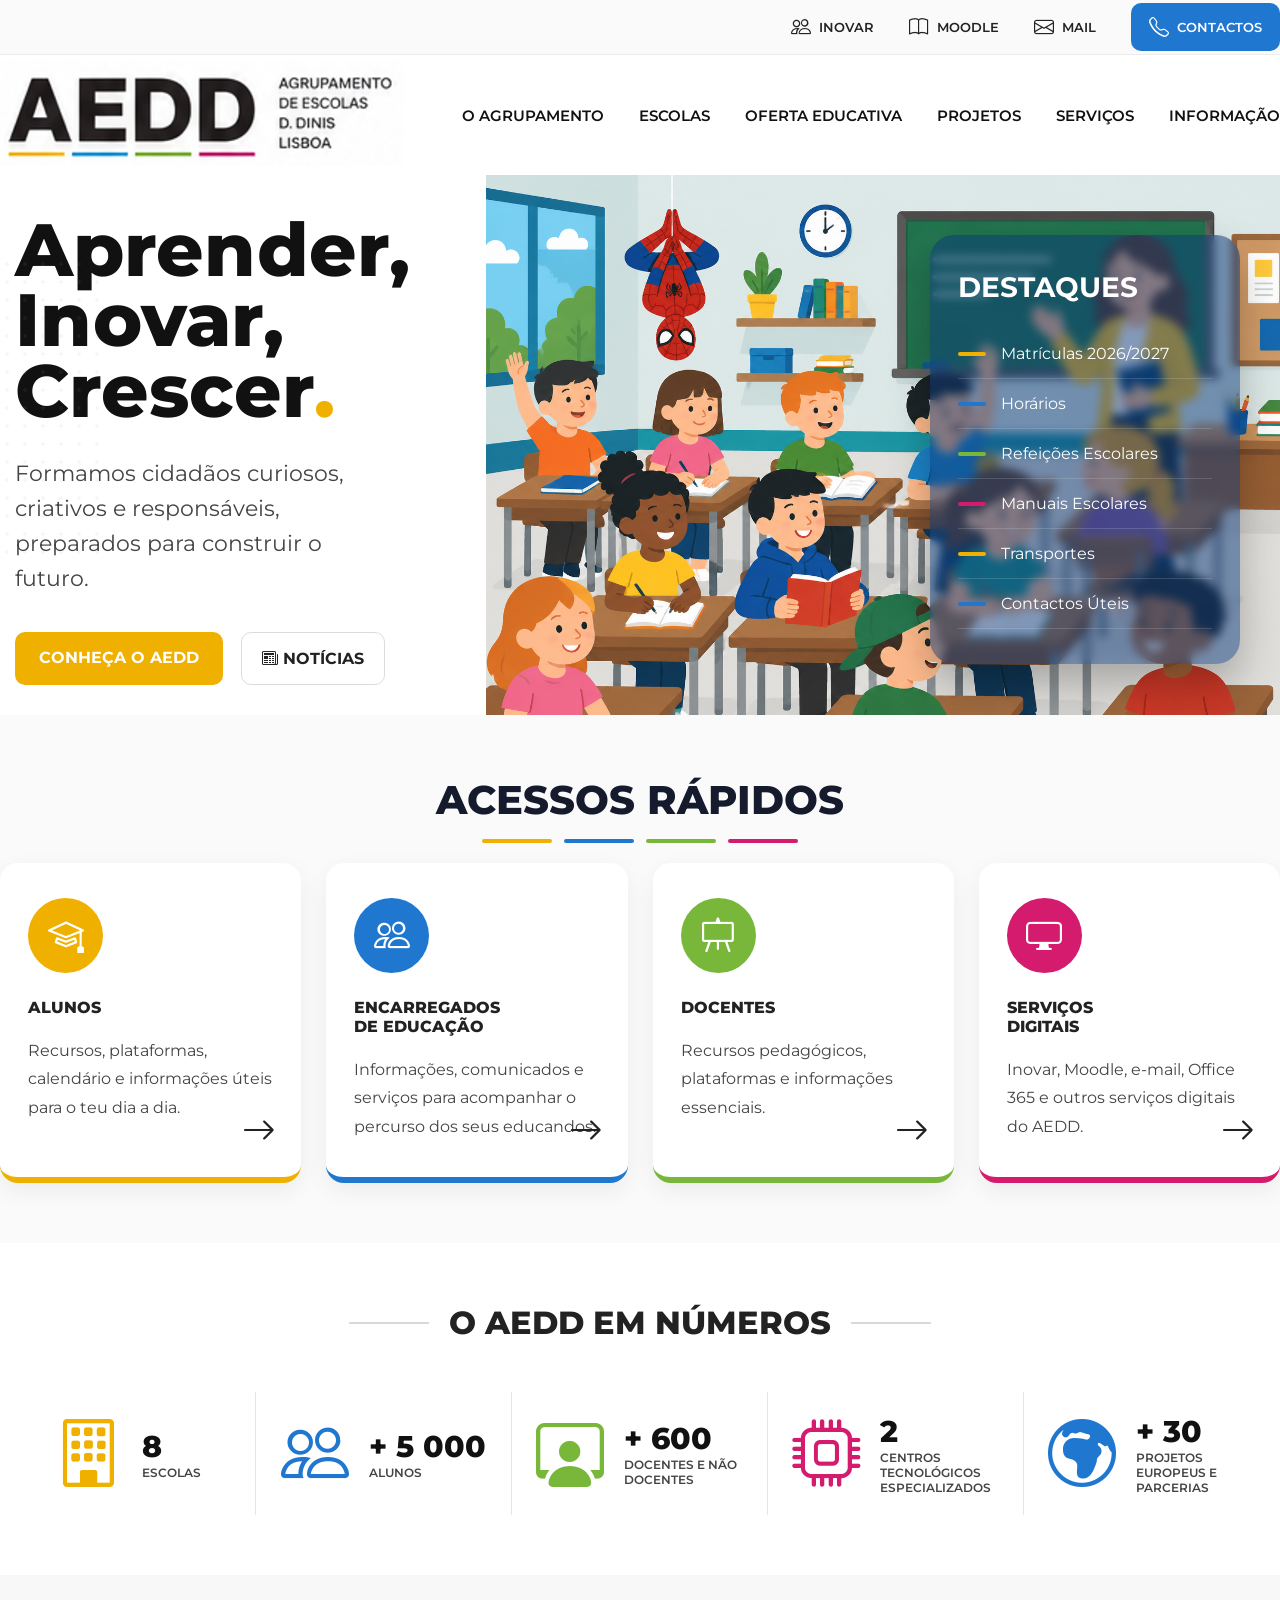
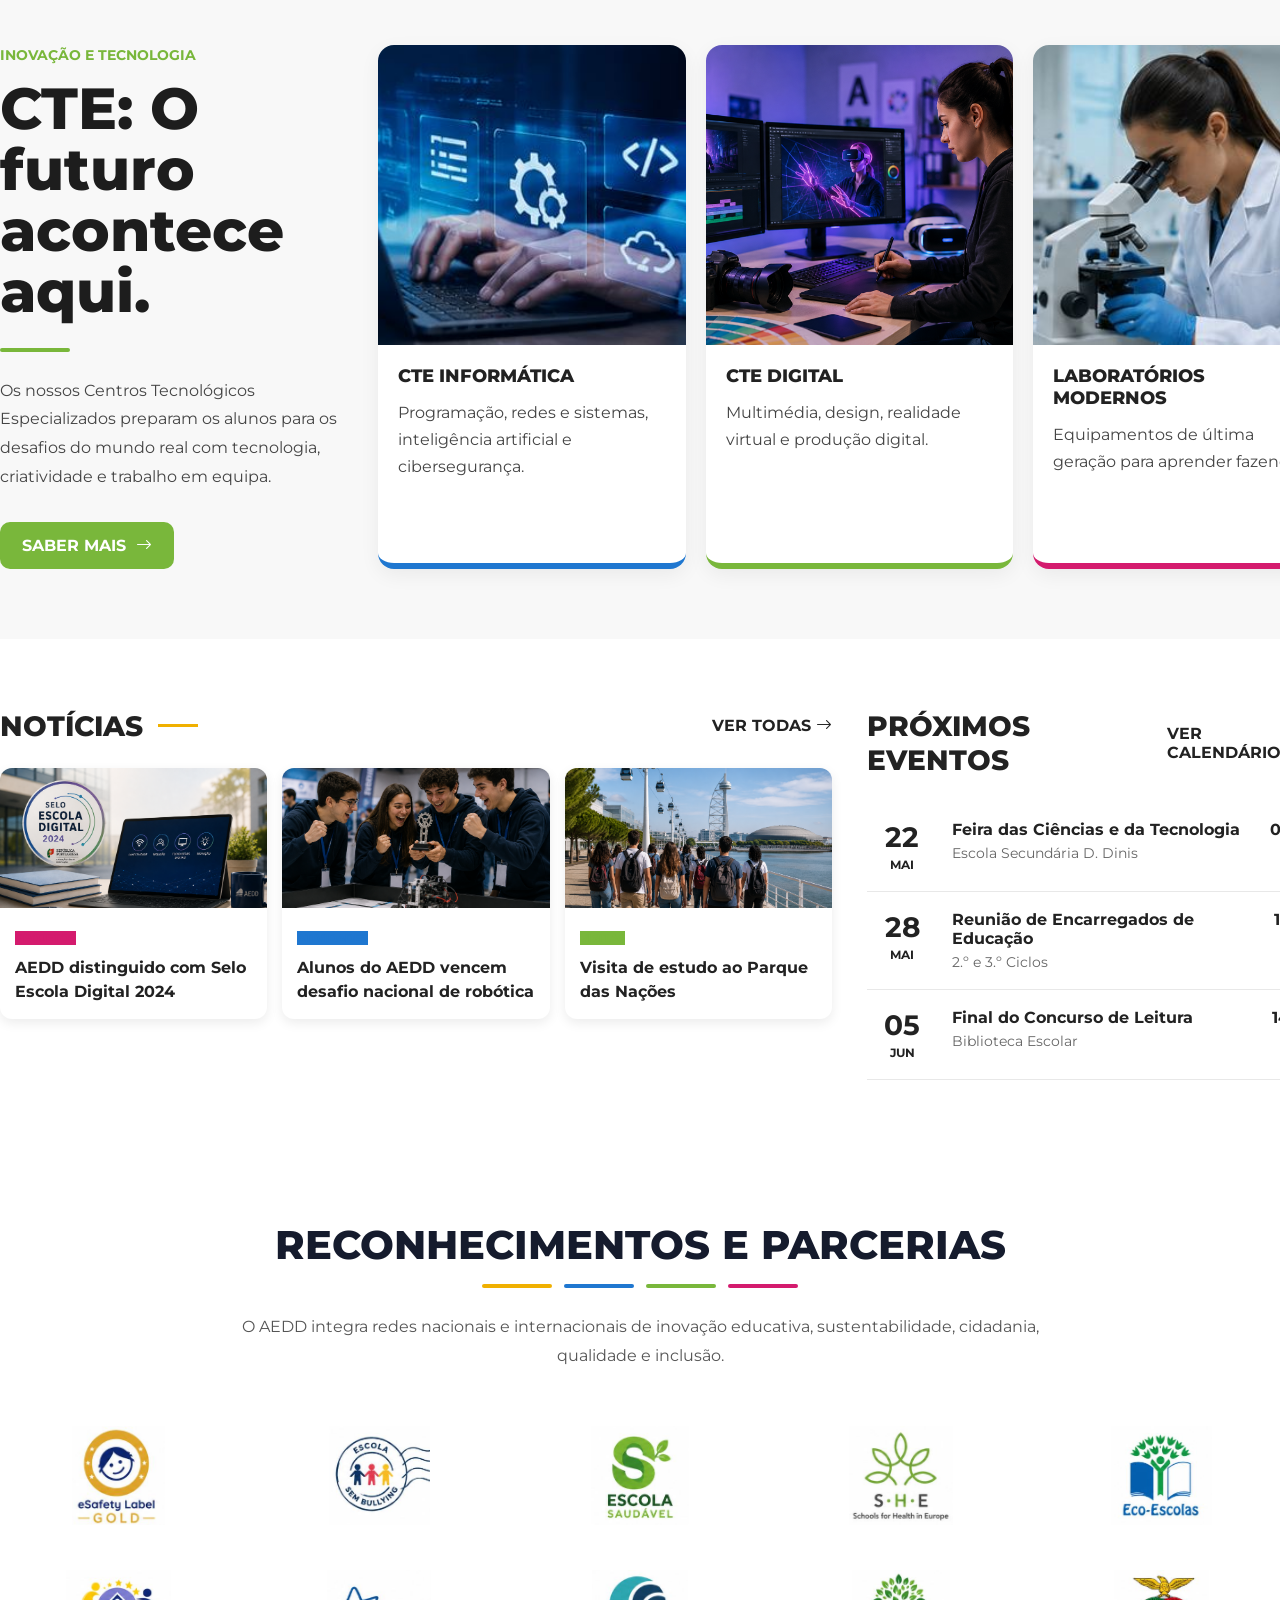
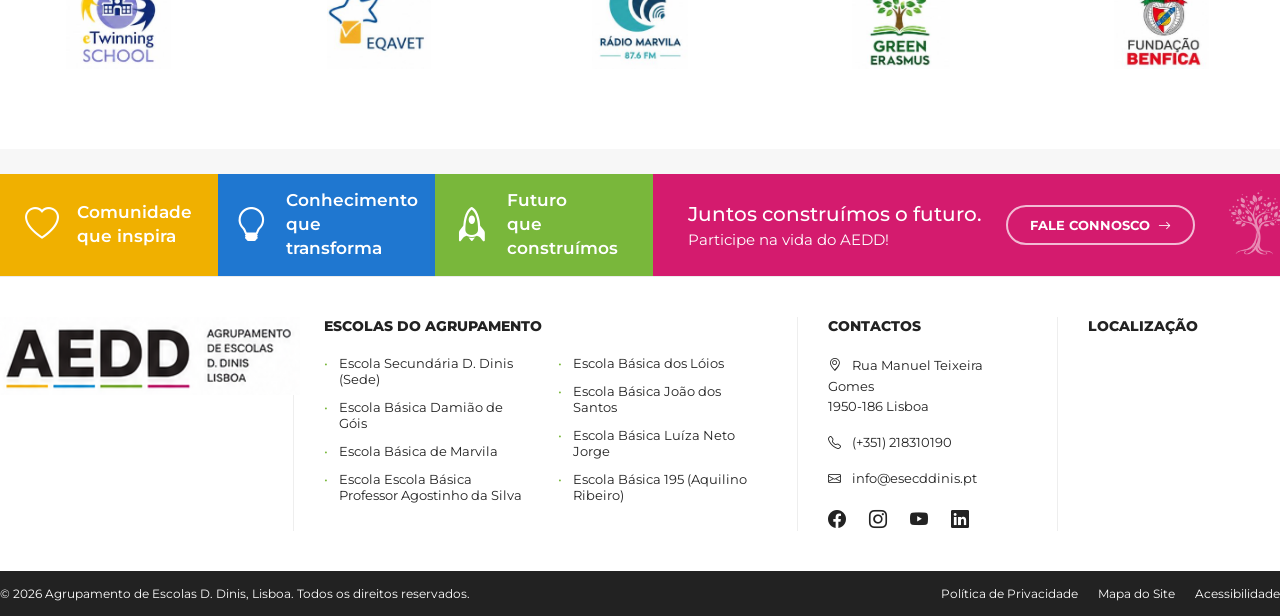
==== index.html @ d3c6844f "Update index.html" ====
<!DOCTYPE html>
<html lang="pt">

<head>
    <meta charset="UTF-8">
    <meta name="viewport" content="width=device-width, initial-scale=1.0">

    <title>AEDD</title>

    <link href="https://cdn.jsdelivr.net/npm/bootstrap-icons@1.11.3/font/bootstrap-icons.min.css" rel="stylesheet">

    <link href="https://fonts.googleapis.com/css2?family=Montserrat:wght@300;400;500;600;700;800&display=swap"
        rel="stylesheet">

    <link rel="stylesheet" href="css/style.css">
</head>

<body>

    <!-- TOPBAR -->

    <header class="topbar">

        <div class="container topbar-content">

            <div></div>

            <div class="top-links">

                <a href="#">
                    <i class="bi bi-people"></i>
                    INOVAR
                </a>

                <a href="#">
                    <i class="bi bi-book"></i>
                    MOODLE
                </a>

                <a href="#">
                    <i class="bi bi-envelope"></i>
                    MAIL
                </a>

                <a href="#" class="btn-contact">
                    <i class="bi bi-telephone"></i>
                    CONTACTOS
                </a>

            </div>

        </div>

    </header>

    <!-- HEADER -->

    <header class="main-header">

        <div class="container header-content">

            <div class="logo-area">

                <img src="images/logo.PNG" alt="AEDD">

            </div>

            <nav class="main-menu">

                <a href="#">O AGRUPAMENTO</a>
                <a href="#">ESCOLAS</a>
                <a href="#">OFERTA EDUCATIVA</a>
                <a href="#">PROJETOS</a>
                <a href="#">SERVIÇOS</a>
                <a href="#">INFORMAÇÃO</a>

            </nav>

        </div>

    </header>

    <!-- HERO -->

    <section class="hero">

        <div class="container hero-container">

            <!-- TEXTO -->

            <div class="hero-left">

                <div class="hero-decoration"></div>

                <h1>
                    Aprender,<br>
                    Inovar,<br>
                    Crescer<span>.</span>
                </h1>

                <p>
                    Formamos cidadãos curiosos, criativos e responsáveis,
                    preparados para construir o futuro.
                </p>

                <div class="hero-buttons">

                    <a href="#" class="btn-yellow">
                        CONHEÇA O AEDD
                    </a>

                    <a href="#" class="btn-white">
                        <i class="bi bi-newspaper"></i>
                        NOTÍCIAS
                    </a>

                </div>

            </div>

            <!-- IMAGEM -->

            <div class="hero-image">

                <img src="images/hero.jpg" alt="Hero">

                <!-- DESTAQUES -->

                <div class="hero-highlights">

                    <h3>DESTAQUES</h3>

                    <a href="#">
                        <span class="yellow"></span>
                        Matrículas 2026/2027
                    </a>

                    <a href="#">
                        <span class="blue"></span>
                        Horários
                    </a>

                    <a href="#">
                        <span class="green"></span>
                        Refeições Escolares
                    </a>

                    <a href="#">
                        <span class="pink"></span>
                        Manuais Escolares
                    </a>

                    <a href="#">
                        <span class="yellow"></span>
                        Transportes
                    </a>

                    <a href="#">
                        <span class="blue"></span>
                        Contactos Úteis
                    </a>

                </div>

            </div>

        </div>

    </section>

<section class="quick-access">

    <div class="container">

        <div class="section-title">
            <h2>ACESSOS RÁPIDOS</h2>

            <div class="title-colors">
                <span class="yellow"></span>
                <span class="blue"></span>
                <span class="green"></span>
                <span class="pink"></span>
            </div>
        </div>

        <div class="quick-grid">

            <div class="quick-card yellow-border">

                <div class="card-icon yellow-circle">
                    <i class="bi bi-mortarboard"></i>
                </div>

                <h3>ALUNOS</h3>

                <p>
                    Recursos, plataformas,
                    calendário e informações
                    úteis para o teu dia a dia.
                </p>

                <div class="card-arrow">
                    <i class="bi bi-arrow-right"></i>
                </div>

            </div>

            <div class="quick-card blue-border">

                <div class="card-icon blue-circle">
                    <i class="bi bi-people"></i>
                </div>

                <h3>ENCARREGADOS<br>DE EDUCAÇÃO</h3>

                <p>
                    Informações, comunicados
                    e serviços para acompanhar
                    o percurso dos seus educandos.
                </p>

                <div class="card-arrow">
                    <i class="bi bi-arrow-right"></i>
                </div>

            </div>

            <div class="quick-card green-border">

                <div class="card-icon green-circle">
                    <i class="bi bi-easel"></i>
                </div>

                <h3>DOCENTES</h3>

                <p>
                    Recursos pedagógicos,
                    plataformas e informações
                    essenciais.
                </p>

                <div class="card-arrow">
                    <i class="bi bi-arrow-right"></i>
                </div>

            </div>

            <div class="quick-card pink-border">

                <div class="card-icon pink-circle">
                    <i class="bi bi-display"></i>
                </div>

                <h3>SERVIÇOS<br>DIGITAIS</h3>

                <p>
                    Inovar, Moodle, e-mail,
                    Office 365 e outros serviços
                    digitais do AEDD.
                </p>

                <div class="card-arrow">
                    <i class="bi bi-arrow-right"></i>
                </div>

            </div>

        </div>

    </div>

</section>

<section class="numbers-section">

    <div class="container">

        <div class="numbers-title">

            <span></span>
            <h2>O AEDD EM NÚMEROS</h2>
            <span></span>

        </div>

        <div class="numbers-grid">

            <div class="number-item">

                <i class="bi bi-building number-yellow"></i>

                <div>
                    <h3>8</h3>
                    <p>ESCOLAS</p>
                </div>

            </div>

            <div class="number-item">

                <i class="bi bi-people number-blue"></i>

                <div>
                    <h3>+ 5 000</h3>
                    <p>ALUNOS</p>
                </div>

            </div>

            <div class="number-item">

                <i class="bi bi-person-workspace number-green"></i>

                <div>
                    <h3>+ 600</h3>
                    <p>DOCENTES E NÃO DOCENTES</p>
                </div>

            </div>

            <div class="number-item">

                <i class="bi bi-cpu number-pink"></i>

                <div>
                    <h3>2</h3>
                    <p>CENTROS TECNOLÓGICOS ESPECIALIZADOS</p>
                </div>

            </div>

            <div class="number-item">

                <i class="bi bi-globe-europe-africa number-blue"></i>

                <div>
                    <h3>+ 30</h3>
                    <p>PROJETOS EUROPEUS E PARCERIAS</p>
                </div>

            </div>

        </div>

    </div>

</section>

<section class="cte-section">

    <div class="container cte-grid">

        <div class="cte-info">

            <span class="cte-label">
                INOVAÇÃO E TECNOLOGIA
            </span>

            <h2>
                CTE: O futuro<br>
                acontece aqui.
            </h2>

            <div class="cte-line"></div>

            <p>
                Os nossos Centros Tecnológicos Especializados
                preparam os alunos para os desafios do mundo real
                com tecnologia, criatividade e trabalho em equipa.
            </p>

            <a href="#" class="cte-button">
                SABER MAIS
                <i class="bi bi-arrow-right"></i>
            </a>

        </div>

        <div class="cte-card blue-border">

            <img src="images/cte1.jpg" alt="CTE Informática">

            <div class="cte-card-content">

                <h3>CTE INFORMÁTICA</h3>

                <p>
                    Programação, redes e sistemas,
                    inteligência artificial e cibersegurança.
                </p>

            </div>

        </div>

        <div class="cte-card green-border">

            <img src="images/cte2.jpg" alt="CTE Digital">

            <div class="cte-card-content">

                <h3>CTE DIGITAL</h3>

                <p>
                    Multimédia, design, realidade virtual
                    e produção digital.
                </p>

            </div>

        </div>

        <div class="cte-card pink-border">

            <img src="images/cte3.jpg" alt="Laboratórios">

            <div class="cte-card-content">

                <h3>LABORATÓRIOS MODERNOS</h3>

                <p>
                    Equipamentos de última geração
                    para aprender fazendo.
                </p>

            </div>

        </div>

    </div>

</section>

<section class="news-events">

    <div class="container news-grid">

        <!-- NOTÍCIAS -->

        <div class="news-column">

            <div class="section-header">

                <div class="title-left">
                    <h2>NOTÍCIAS</h2>
                    <span class="yellow-line"></span>
                </div>

                <a href="#" class="view-all">
                    VER TODAS
                    <i class="bi bi-arrow-right"></i>
                </a>

            </div>

            <div class="news-cards">

                <article class="news-card">

                    <img src="images/noticia1.jpg">

                    <div class="news-content">

                        <span class="news-category pink">
                            PROJETOS
                        </span>

                        <h3>
                            AEDD distinguido com
                            Selo Escola Digital 2024
                        </h3>

                    </div>

                </article>

                <article class="news-card">

                    <img src="images/noticia2.jpg">

                    <div class="news-content">

                        <span class="news-category blue">
                            ATIVIDADES
                        </span>

                        <h3>
                            Alunos do AEDD vencem
                            desafio nacional de robótica
                        </h3>

                    </div>

                </article>

                <article class="news-card">

                    <img src="images/noticia3.jpg">

                    <div class="news-content">

                        <span class="news-category green">
                            VISITAS
                        </span>

                        <h3>
                            Visita de estudo
                            ao Parque das Nações
                        </h3>

                    </div>

                </article>

            </div>

        </div>

        <!-- EVENTOS -->

        <div class="events-column">

            <div class="section-header">

                <div class="title-left">
                    <h2>PRÓXIMOS EVENTOS</h2>
                </div>

                <a href="#" class="calendar-link">
                    VER CALENDÁRIO
                </a>

            </div>

            <div class="event-item">

                <div class="event-date">
                    <strong>22</strong>
                    <span>MAI</span>
                </div>

                <div class="event-info">
                    <h4>Feira das Ciências e da Tecnologia</h4>
                    <p>Escola Secundária D. Dinis</p>
                </div>

                <div class="event-time">
                    09:30
                </div>

            </div>

            <div class="event-item">

                <div class="event-date">
                    <strong>28</strong>
                    <span>MAI</span>
                </div>

                <div class="event-info">
                    <h4>Reunião de Encarregados de Educação</h4>
                    <p>2.º e 3.º Ciclos</p>
                </div>

                <div class="event-time">
                    18:30
                </div>

            </div>

            <div class="event-item">

                <div class="event-date">
                    <strong>05</strong>
                    <span>JUN</span>
                </div>

                <div class="event-info">
                    <h4>Final do Concurso de Leitura</h4>
                    <p>Biblioteca Escolar</p>
                </div>

                <div class="event-time">
                    14:00
                </div>

            </div>

        </div>

    </div>

</section>

<!-- ===================================
     RECONHECIMENTOS E PARCERIAS
=================================== -->

<section class="awards-section">

    <div class="container">

        <div class="section-title">

            <h2>RECONHECIMENTOS E PARCERIAS</h2>

            <div class="title-colors">
                <span class="yellow"></span>
                <span class="blue"></span>
                <span class="green"></span>
                <span class="pink"></span>
            </div>

        </div>

        <p class="awards-intro">
            O AEDD integra redes nacionais e internacionais de inovação educativa,
            sustentabilidade, cidadania, qualidade e inclusão.
        </p>

        <div class="awards-grid">

            <div class="award-card">
                <img src="images/esafety.jpg" alt="eSafety Label">
            </div>

            <div class="award-card">
                <img src="images/bullying.jpg" alt="Escola Sem Bullying">
            </div>

            <div class="award-card">
                <img src="images/escolasaudavel.jpg" alt="Escola Saudável">
            </div>

            <div class="award-card">
                <img src="images/she.jpg" alt="SHE">
            </div>

            <div class="award-card">
                <img src="images/ecoescolas.jpg" alt="Eco Escolas">
            </div>

            <div class="award-card">
                <img src="images/etwinning.jpg" alt="eTwinning">
            </div>

            <div class="award-card">
                <img src="images/eqavet.jpg" alt="EQAVET">
            </div>

            <div class="award-card">
                <img src="images/radiomar.jpg" alt="Rádio Marvila">
            </div>

            <div class="award-card">
                <img src="images/greenerasmus.jpg" alt="Green Erasmus">
            </div>

            <div class="award-card">
                <img src="images/fundacaobenfica.jpg" alt="Fundação Benfica">
            </div>

        </div>

    </div>

</section>

<section class="impact-section">

    <div class="container">

        <div class="impact-bar">

            <div class="impact-item yellow-bg">
                <i class="bi bi-heart"></i>
                <span>
                    Comunidade<br>
                    que inspira
                </span>
            </div>

            <div class="impact-item blue-bg">
                <i class="bi bi-lightbulb"></i>
                <span>
                    Conhecimento<br>
                    que transforma
                </span>
            </div>

            <div class="impact-item green-bg">
                <i class="bi bi-rocket"></i>
                <span>
                    Futuro<br>
                    que construímos
                </span>
            </div>

            <div class="impact-cta">

                <div>
                    <h3>Juntos construímos o futuro.</h3>
                    <p>Participe na vida do AEDD!</p>
                </div>

                <a href="#">
                    FALE CONNOSCO
                    <i class="bi bi-arrow-right"></i>
                </a>

            </div>

        </div>

    </div>

</section>

<footer class="main-footer">

    <div class="container footer-grid">

        <!-- LOGO -->

        <div class="footer-logo">

            <img src="images/logo.PNG" alt="AEDD">

        </div>

        <!-- ESCOLAS -->

        <div class="footer-schools">

            <h4>ESCOLAS DO AGRUPAMENTO</h4>

            <div class="schools-columns">

                <ul>
                    <li>Escola Secundária D. Dinis (Sede)</li>
                    <li>Escola Básica Damião de Góis</li>
                    <li>Escola Básica de Marvila</li>
                    <li>Escola Escola Básica Professor Agostinho da Silva</li>
                </ul>

                <ul>
                    <li>Escola Básica dos Lóios</li>
                    <li>Escola Básica João dos Santos</li>
                    <li>Escola Básica Luíza Neto Jorge</li>
                    <li>Escola Básica 195 (Aquilino Ribeiro)</li>
                </ul>

            </div>

        </div>

        <!-- CONTACTOS -->

        <div class="footer-contact">

            <h4>CONTACTOS</h4>

            <p>
                <i class="bi bi-geo-alt"></i>
                Rua Manuel Teixeira Gomes<br>
                1950-186 Lisboa
            </p>

            <p>
                <i class="bi bi-telephone"></i>
                (+351) 218310190
            </p>

            <p>
                <i class="bi bi-envelope"></i>
                info@esecddinis.pt
            </p>

            <div class="social-icons">

                <a href="https://www.facebook.com/profile.php?id=100001885761858" target="_blank"><i class="bi bi-facebook"></i></a>
                <a href="https://www.instagram.com/agrupamentoescolasddinislisboa/" target="_blank"><i class="bi bi-instagram"></i></a>
                <a href="#"><i class="bi bi-youtube"></i></a>
                <a href="#"><i class="bi bi-linkedin"></i></a>

            </div>

        </div>

        <!-- MAPA -->

        <div class="footer-map">

<div class="footer-map">

    <h4>LOCALIZAÇÃO</h4>

    <iframe
        src="https://www.google.com/maps?q=Rua+Manuel+Teixeira+Gomes,+Lisboa&output=embed"
        width="100%"
        height="120"
        style="border:0;border-radius:8px;"
        loading="lazy">
    </iframe>

    <a href="https://maps.google.com/?q=Rua+Manuel+Teixeira+Gomes,+Lisboa"
       target="_blank"
       class="map-link">

    </a>

</div>

    </div>

</footer>

<div class="copyright">

    <div class="container copyright-content">

        <span>
            © 2026 Agrupamento de Escolas D. Dinis, Lisboa.
            Todos os direitos reservados.
        </span>

        <div class="copyright-links">

            <a href="#">Política de Privacidade</a>
            <a href="#">Mapa do Site</a>
            <a href="#">Acessibilidade</a>

        </div>

    </div>

</div>

</body>

</html>
---- css/style.css ----
/* =========================
   RESET
========================= */

*{
    margin:0;
    padding:0;
    box-sizing:border-box;
}

body{
    font-family:'Montserrat',sans-serif;
    background:#f7f7f7;
    color:#222;
}

.container{
    max-width:1320px;
    margin:auto;
}

/* =========================
   TOPBAR
========================= */

.topbar{
    background:#fafafa;
    border-bottom:1px solid #ececec;
}

.topbar-content{
    display:flex;
    justify-content:space-between;
    align-items:center;
    height:54px;
}

.top-links{
    display:flex;
    align-items:center;
    gap:35px;
}

.top-links a{
    display:flex;
    align-items:center;
    gap:8px;
    text-decoration:none;
    color:#222;
    font-size:13px;
    font-weight:600;
}

.top-links i{
    font-size:20px;
}

.btn-contact{
    background:#1f77d0;
    color:white !important;
    padding:12px 18px;
    border-radius:10px;
}

/* =========================
   HEADER
========================= */

.main-header{
    background:white;
}

.header-content{
    height:120px;
    display:flex;
    align-items:center;
    justify-content:space-between;
}

.logo-area img{
    height:105px;
}

.main-menu{
    display:flex;
    gap:35px;
}

.main-menu a{
    text-decoration:none;
    color:#111;
    font-size:15px;
    font-weight:600;
}

/* =========================
   HERO
========================= */

.hero{
    background:white;
}

.hero-container{
    display:grid;
    grid-template-columns:38% 62%;
    min-height:520px;
}

/* TEXTO ESQUERDA */

.hero-left{
    position:relative;
    padding:40px 25px 30px 15px;
    display:flex;
    flex-direction:column;
    justify-content:center;
}

.hero-decoration{
    position:absolute;
    left:-20px;
    top:80px;
    width:120px;
    height:300px;
    opacity:.08;
    background:
    radial-gradient(circle,#999 2px,transparent 2px);
    background-size:18px 18px;
}

.hero-left h1{
    font-size:74px;
    line-height:.95;
    font-weight:800;
    color:#111;
}

.hero-left h1 span{
    color:#f0b000;
}

.hero-left p{
    margin-top:30px;
    font-size:22px;
    line-height:1.6;
    color:#444;
    max-width:360px;
}

.hero-buttons{
    margin-top:35px;
    display:flex;
    gap:18px;
}

.btn-yellow{
    background:#f0b000;
    color:white;
    padding:16px 24px;
    border-radius:10px;
    text-decoration:none;
    font-weight:700;
}

.btn-white{
    background:white;
    border:1px solid #dcdcdc;
    color:#222;
    padding:16px 20px;
    border-radius:10px;
    text-decoration:none;
    font-weight:700;
}

/* IMAGEM */

.hero-image{
    position:relative;
    overflow:hidden;
}

.hero-image img{
    width:100%;
    height:100%;
    object-fit:cover;
    display:block;
}

/* =========================
   DESTAQUES
========================= */

.hero-highlights{
    position:absolute;
    top:60px;
    right:40px;
    width:310px;
    padding:35px 28px;
    color:white;
    border-radius:24px;
    background:rgba(9,55,120,.5);
    backdrop-filter:blur(5px);
    box-shadow:0 20px 40px rgba(0,0,0,.25);
    z-index:10;
}

.hero-highlights h3{
    font-size:28px;
    margin-bottom:25px;
}

.hero-highlights a{
    display:flex;
    align-items:center;
    gap:15px;
    padding:15px 0;
    color:white;
    text-decoration:none;
    border-bottom:1px solid rgba(255,255,255,.15);
}

.hero-highlights span{
    width:28px;
    height:4px;
    border-radius:5px;
    display:block;
}

/* CORES AEDD */

.yellow{
    background:#f0b000;
}

.blue{
    background:#1f77d0;
}

.green{
    background:#79b73b;
}

.pink{
    background:#d41b6e;
}

/* =========================
   RESPONSIVO
========================= */

@media(max-width:1100px){

    .hero-container{
        grid-template-columns:1fr;
    }

    .hero-highlights{
        position:relative;
        top:auto;
        right:auto;
        margin:20px;
    }

    .main-menu{
        display:none;
    }

    .hero-left h1{
        font-size:60px;
    }
}

/* =========================
   ACESSOS RÁPIDOS
========================= */

.quick-access{
    padding:60px 0;
    background:#fafafa;
}

.section-title{
    text-align:center;
    margin-bottom:45px;
}

.section-title h2{
    font-size:44px;
    font-weight:800;
    color:#222;
}

.title-colors{
    margin-top:15px;
    display:flex;
    justify-content:center;
    gap:12px;
}

.title-colors span{
    width:80px;
    height:4px;
    border-radius:5px;
}

.quick-grid{
    display:grid;
    grid-template-columns:repeat(4,1fr);
    gap:25px;
}

.quick-card{
    position:relative;
    background:white;
    padding:35px 28px;
    min-height:280px;
    border-radius:18px;
    box-shadow:0 8px 25px rgba(0,0,0,.06);
    transition:.3s;
}

.quick-card:hover{
    transform:translateY(-5px);
}

.yellow-border{
    border-bottom:6px solid #f0b000;
}

.blue-border{
    border-bottom:6px solid #1f77d0;
}

.green-border{
    border-bottom:6px solid #79b73b;
}

.pink-border{
    border-bottom:6px solid #d41b6e;
}

.card-icon{
    width:75px;
    height:75px;
    border-radius:50%;
    display:flex;
    align-items:center;
    justify-content:center;
    color:white;
    font-size:36px;
    margin-bottom:25px;
}

.yellow-circle{
    background:#f0b000;
}

.blue-circle{
    background:#1f77d0;
}

.green-circle{
    background:#79b73b;
}

.pink-circle{
    background:#d41b6e;
}

.quick-card h3{
    font-size:16px;
    font-weight:800;
    margin-bottom:20px;
}

.quick-card p{
    line-height:1.8;
    color:#444;
}

.card-arrow{
    position:absolute;
    right:25px;
    bottom:25px;

    font-size:34px;
}

/* =========================
   AEDD EM NÚMEROS
========================= */

.numbers-section{
    background:white;
    padding:60px 0;
}

.numbers-title{
    display:flex;
    align-items:center;
    justify-content:center;
    gap:20px;

    margin-bottom:50px;
}

.numbers-title span{
    width:80px;
    height:2px;
    background:#d9d9d9;
}

.numbers-title h2{
    font-size:32px;
    font-weight:800;
    color:#222;
}

.numbers-grid{
    display:grid;
    grid-template-columns:repeat(5,1fr);
}

.number-item{

    display:flex;
    align-items:center;
    justify-content:center;
    gap:20px;
    padding:20px;
    border-right:1px solid #e5e5e5;
}

.number-item:last-child{
    border-right:none;
}

.number-item i{
    font-size:68px;
}

.number-item h3{
    font-size:30px;
    font-weight:800;
    color:#111;
}

.number-item p{
    font-size:12px;
    font-weight:600;
    color:#444;
    max-width:120px;
}

.number-yellow{
    color:#f0b000;
}

.number-blue{
    color:#1f77d0;
}

.number-green{
    color:#79b73b;
}

.number-pink{
    color:#d41b6e;
}

/* =========================
   CTE
========================= */

.cte-section{
    background:#f8f8f8;
    padding:70px 0;
}

.cte-grid{
    display:grid;
    grid-template-columns:28% 24% 24% 24%;
    gap:20px;
}

.cte-info{
    padding-right:20px;
}

.cte-label{
    color:#79b73b;
    font-weight:700;
    font-size:14px;
}

.cte-info h2{
    margin-top:15px;
    font-size:58px;
    line-height:1.05;
    font-weight:800;
    color:#1d1d1d;
}

.cte-line{
    width:70px;
    height:4px;
    background:#79b73b;
    margin:25px 0;
    border-radius:4px;
}

.cte-info p{
    line-height:1.8;
    color:#444;
    margin-bottom:30px;
}

.cte-button{
    display:inline-flex;
    align-items:center;
    gap:10px;
    background:#79b73b;
    color:white;
    text-decoration:none;
    padding:14px 22px;
    border-radius:10px;
    font-weight:700;
}

.cte-card{
    background:white;
    border-radius:16px;
    overflow:hidden;
    box-shadow:0 6px 20px rgba(0,0,0,.06);
}

.cte-card img{
    width:100%;
    height:300px;
    object-fit:cover;
    display:block;
}

.cte-card-content{
    padding:20px;
}

.cte-card-content h3{
    margin-bottom:12px;
    font-size:18px;
    font-weight:800;
}

.cte-card-content p{
    line-height:1.7;
    color:#444;
}

.cte-card.blue-border{
    border-bottom:6px solid #1f77d0;
}

.cte-card.green-border{
    border-bottom:6px solid #79b73b;
}

.cte-card.pink-border{
    border-bottom:6px solid #d41b6e;
}

/* =========================
   NOTÍCIAS + EVENTOS
========================= */

.news-events{
    padding:70px 0;
    background:white;
}

.news-grid{
    display:grid;
    grid-template-columns:65% 35%;
    gap:35px;
}

.section-header{
    display:flex;
    justify-content:space-between;
    align-items:center;
    margin-bottom:25px;
}

.title-left{
    display:flex;
    align-items:center;
    gap:15px;
}

.title-left h2{
    font-size:28px;
    font-weight:800;
}

.yellow-line{
    width:40px;
    height:3px;
    background:#f0b000;
}

.view-all,
.calendar-link{
    text-decoration:none;
    font-weight:700;
    color:#222;
}

.news-cards{
    display:grid;
    grid-template-columns:repeat(3,1fr);
    gap:15px;
}

.news-card{
    background:white;
    border-radius:12px;
    overflow:hidden;
    box-shadow:0 4px 12px rgba(0,0,0,.08);
}

.news-card img{
    width:100%;
    height:140px;
    object-fit:cover;
}

.news-content{
    padding:15px;
}

.news-category{
    font-size:11px;
    font-weight:700;
}

.news-category.pink{
    color:#d41b6e;
}

.news-category.blue{
    color:#1f77d0;
}

.news-category.green{
    color:#79b73b;
}

.news-card h3{
    margin-top:10px;
    font-size:16px;
    line-height:1.5;
}

.event-item{
    display:grid;
    grid-template-columns:70px 1fr 60px;
    gap:15px;
    padding:18px 0;
    border-bottom:1px solid #e8e8e8;
}

.event-date{
    text-align:center;
}

.event-date strong{
    display:block;
    font-size:28px;
}

.event-date span{
    font-size:12px;
    font-weight:700;
}

.event-info h4{
    font-size:16px;
    margin-bottom:5px;
}

.event-info p{
    color:#666;
    font-size:14px;
}

.event-time{
    text-align:right;
    font-weight:700;
}

/* ===================================
   RECONHECIMENTOS E PARCERIAS
=================================== */

.awards-section{
    background:#ffffff;
    padding:70px 0;
}

/* TÍTULO */

.section-title{
    text-align:center;
    margin-bottom:20px;
}

.section-title h2{
    font-size:40px;
    font-weight:800;
    color:#151b2d;
    margin-bottom:15px;
}

.title-colors{
    display:flex;
    justify-content:center;
    gap:12px;
}

.title-colors span{
    width:70px;
    height:4px;
    border-radius:4px;
}

.title-colors .yellow{
    background:#f0b000;
}

.title-colors .blue{
    background:#1f77d0;
}

.title-colors .green{
    background:#79b73b;
}

.title-colors .pink{
    background:#d41b6e;
}

/* TEXTO */

.awards-intro{
    max-width:850px;
    margin:25px auto 45px;
    text-align:center;
    color:#555;
    font-size:16px;
    line-height:1.8;
}

/* GRELHA */

.awards-grid{
    display:grid;
    grid-template-columns:repeat(5,1fr);
    gap:24px;
}

/* CARTÕES */

.award-card{
    height:120px;
    padding:10px;
    display:flex;
    align-items:center;
    justify-content:center;
}

.award-card:hover{
    transform:translateY(-5px);
    box-shadow:0 10px 25px rgba(0,0,0,.08);
}

/* LOGOS */

.award-card img{
    width:99%;
    height:99%;
    object-fit:contain;
}

/* RESPONSIVO */

@media(max-width:1024px){
    .awards-grid{
        grid-template-columns:repeat(3,1fr);
    }

    .section-title h2{
        font-size:34px;
    }
}

@media(max-width:768px){

    .awards-grid{
        grid-template-columns:repeat(2,1fr);
    }

    .section-title h2{
        font-size:28px;
    }
}

@media(max-width:480px){

    .awards-grid{
        grid-template-columns:1fr;
    }

    .award-card{
        height:110px;
    }
}

/* ===================================
   FAIXA COLORIDA AEDD
=================================== */

.impact-section{
    background:#f7f7f7;
    padding-top:25px;
    padding-bottom:0;
}

.impact-section .container{
    max-width:1320px;
    margin:auto;
}

.impact-bar{
    display:grid;
    grid-template-columns:
        17%
        17%
        17%
        49%;
    overflow:hidden;
    min-height:90px;
}

/* BLOCOS ESQUERDA */

.impact-item{
    display:flex;
    align-items:center;
    justify-content:center;
    gap:18px;
    color:white;
    padding:15px 20px;
}

.impact-item i{
    font-size:34px;
}

.impact-item span{
    font-size:17px;
    font-weight:600;
    line-height:1.4;
}

.yellow-bg{
    background:#f0b000;
}

.blue-bg{
    background:#1f77d0;
}

.green-bg{
    background:#79b73b;
}

/* BLOCO ROSA */

.impact-cta{

    background:#d41b6e;

    color:white;

    display:flex;
    justify-content:space-between;
    align-items:center;

    padding:0 35px;

    position:relative;

    overflow:hidden;
}

.impact-cta h3{
    font-size:20px;
    font-weight:500;
    margin-bottom:4px;
}

.impact-cta p{
    font-size:15px;
}

/* BOTÃO */

.impact-cta a{
    margin-right:50px;
    text-decoration:none;

    color:white;

    border:2px solid rgba(255,255,255,.7);

    border-radius:40px;

    padding:10px 22px;

    font-size:13px;
    font-weight:700;

    display:flex;
    align-items:center;
    gap:8px;

    transition:.3s;
}

.impact-cta a:hover{

    background:white;
    color:#d41b6e;
}

/* ÁRVORE */

.impact-cta::after{

    content:"";

    position:absolute;

    top:50%;
    right:-35px;

    transform:translateY(-50%);

    width:120px;
    height:120px;

    background-image:url("../images/tree.png");
    background-repeat:no-repeat;
    background-position:center;
    background-size:contain;

    opacity:.5;

    z-index:1;
}

.impact-cta > *{
    position:relative;
    z-index:2;
}

/* RESPONSIVO */

@media(max-width:1100px){

    .impact-bar{
        grid-template-columns:1fr;
    }

    .impact-item{
        justify-content:flex-start;
    }

    .impact-cta{
        flex-direction:column;
        gap:20px;
        text-align:center;
        padding:25px;
    }

    .impact-cta::after{
        display:none;
    }

}

/* ===================================
   FOOTER
=================================== */

.main-footer{

    background:white;

    padding:40px 0;

    border-top:1px solid #ececec;
}

.footer-grid{

    display:grid;

    grid-template-columns:
        23%
        37%
        18%
        22%;

    gap:30px;
}

.footer-grid > div{

    border-right:1px solid #eeeeee;

    padding-right:30px;
}

.footer-grid > div:last-child{
    border-right:none;
}

.footer-logo img{
    max-width:300px;
}

/* ESCOLAS */

.footer-schools h4,
.footer-contact h4,
.footer-map h4{

    margin-bottom:20px;

    font-size:14px;
    font-weight:800;
}

.schools-columns{

    display:grid;

    grid-template-columns:1fr 1fr;

    gap:25px;
}

.footer-schools ul{
    list-style:none;
}

.footer-schools li{

    margin-bottom:12px;

    font-size:13px;

    position:relative;

    padding-left:15px;

    transition:.2s;
}

.footer-schools li::before{

    content:"•";

    color:#79b73b;

    position:absolute;

    left:0;
}

.footer-schools li:hover{
    color:#1f77d0;
}

/* CONTACTOS */

.footer-contact p{

    margin-bottom:15px;

    font-size:13px;

    line-height:1.6;
}

.footer-contact i{
    margin-right:8px;
}

/* REDES */

.social-icons{

    margin-top:20px;

    display:flex;

    gap:15px;
}

.social-icons a{

    color:#222;

    font-size:18px;

    text-decoration:none;
}

/* MAPA */

.footer-map img{

    width:100%;

    border-radius:8px;

    margin-bottom:15px;
}

.map-link{

    text-decoration:none;

    color:#222;

    font-size:13px;

    font-weight:700;
}

/* COPYRIGHT */

.copyright{

    background:#222;

    color:white;

    padding:15px 0;
}

.copyright-content{

    display:flex;

    justify-content:space-between;

    align-items:center;
}

.copyright span{
    font-size:12px;
}

.copyright-links{

    display:flex;

    gap:20px;
}

.copyright-links a{

    color:white;

    text-decoration:none;

    font-size:12px;
}

/* ===================================
   TABLET
=================================== */

@media (max-width: 1024px){

    .container{
        width:95%;
    }

    .main-menu{
        gap:20px;
    }

    .main-menu a{
        font-size:13px;
    }

    /* HERO */

    .hero-container{
        grid-template-columns:1fr;
    }

    .hero-left{
        text-align:center;
        align-items:center;
        padding:40px 20px;
    }

    .hero-left h1{
        font-size:60px;
    }

    .hero-left p{
        max-width:600px;
    }

    .hero-image{
        min-height:450px;
    }

    .hero-highlights{
        width:280px;
        right:20px;
        top:20px;
    }

    /* ACESSOS */

    .quick-grid{
        grid-template-columns:repeat(2,1fr);
    }

    /* NÚMEROS */

    .numbers-grid{
        grid-template-columns:repeat(2,1fr);
        gap:20px;
    }

    .number-item{
        border-right:none;
        border-bottom:1px solid #e5e5e5;
        padding-bottom:20px;
    }

    /* CTE */

    .cte-grid{
        grid-template-columns:1fr 1fr;
    }

    .cte-info{
        grid-column:1 / -1;
        margin-bottom:20px;
    }

    /* NOTÍCIAS */

    .news-grid{
        grid-template-columns:1fr;
    }

    .news-cards{
        grid-template-columns:repeat(2,1fr);
    }

    /* FAIXA */

    .impact-bar{
        grid-template-columns:1fr 1fr;
    }

    .impact-cta{
        grid-column:1 / -1;
    }

    /* FOOTER */

    .footer-grid{
        grid-template-columns:1fr 1fr;
    }
}

/* ===================================
   TELEMÓVEL
=================================== */

@media (max-width: 768px){

    .container{
        width:94%;
    }

    /* TOPBAR */

    .topbar-content{
        justify-content:center;
    }

    .top-links{
        gap:15px;
        flex-wrap:wrap;
        justify-content:center;
    }

    .top-links a{
        font-size:12px;
    }

    /* HEADER */

    .header-content{
        flex-direction:column;
        height:auto;
        padding:20px 0;
        gap:20px;
    }

    .logo-area img{
        height:80px;
    }

    .main-menu{
        flex-wrap:wrap;
        justify-content:center;
        gap:15px;
    }

    .main-menu a{
        font-size:12px;
    }

    /* HERO */

    .hero-left h1{
        font-size:46px;
    }

    .hero-left p{
        font-size:16px;
    }

    .hero-image{
        min-height:350px;
    }

    .hero-highlights{
        position:relative;
        width:100%;
        top:auto;
        right:auto;
        margin:20px;
    }

    /* ACESSOS */

    .quick-grid{
        grid-template-columns:1fr;
    }

    /* NÚMEROS */

    .numbers-title h2{
        font-size:24px;
    }

    .numbers-grid{
        grid-template-columns:1fr;
    }

    .number-item{
        justify-content:flex-start;
    }

    /* CTE */

    .cte-grid{
        grid-template-columns:1fr;
    }

    .cte-info h2{
        font-size:38px;
    }

    /* NOTÍCIAS */

    .news-cards{
        grid-template-columns:1fr;
    }

    /* FAIXA */

    .impact-bar{
        grid-template-columns:1fr;
    }

    .impact-item{
        justify-content:flex-start;
    }

    .impact-cta{
        flex-direction:column;
        text-align:center;
        gap:20px;
        padding:30px 20px;
    }

    .impact-cta a{
        margin-right:0;
    }

    .impact-cta::after{
        display:none;
    }

    /* FOOTER */

    .footer-grid{
        grid-template-columns:1fr;
    }

    .footer-grid > div{
        border-right:none;
        border-bottom:1px solid #eeeeee;
        padding-bottom:25px;
    }

    .footer-grid > div:last-child{
        border-bottom:none;
    }

    .schools-columns{
        grid-template-columns:1fr;
    }

    .copyright-content{
        flex-direction:column;
        gap:10px;
        text-align:center;
    }

    .copyright-links{
        flex-wrap:wrap;
        justify-content:center;
    }
}
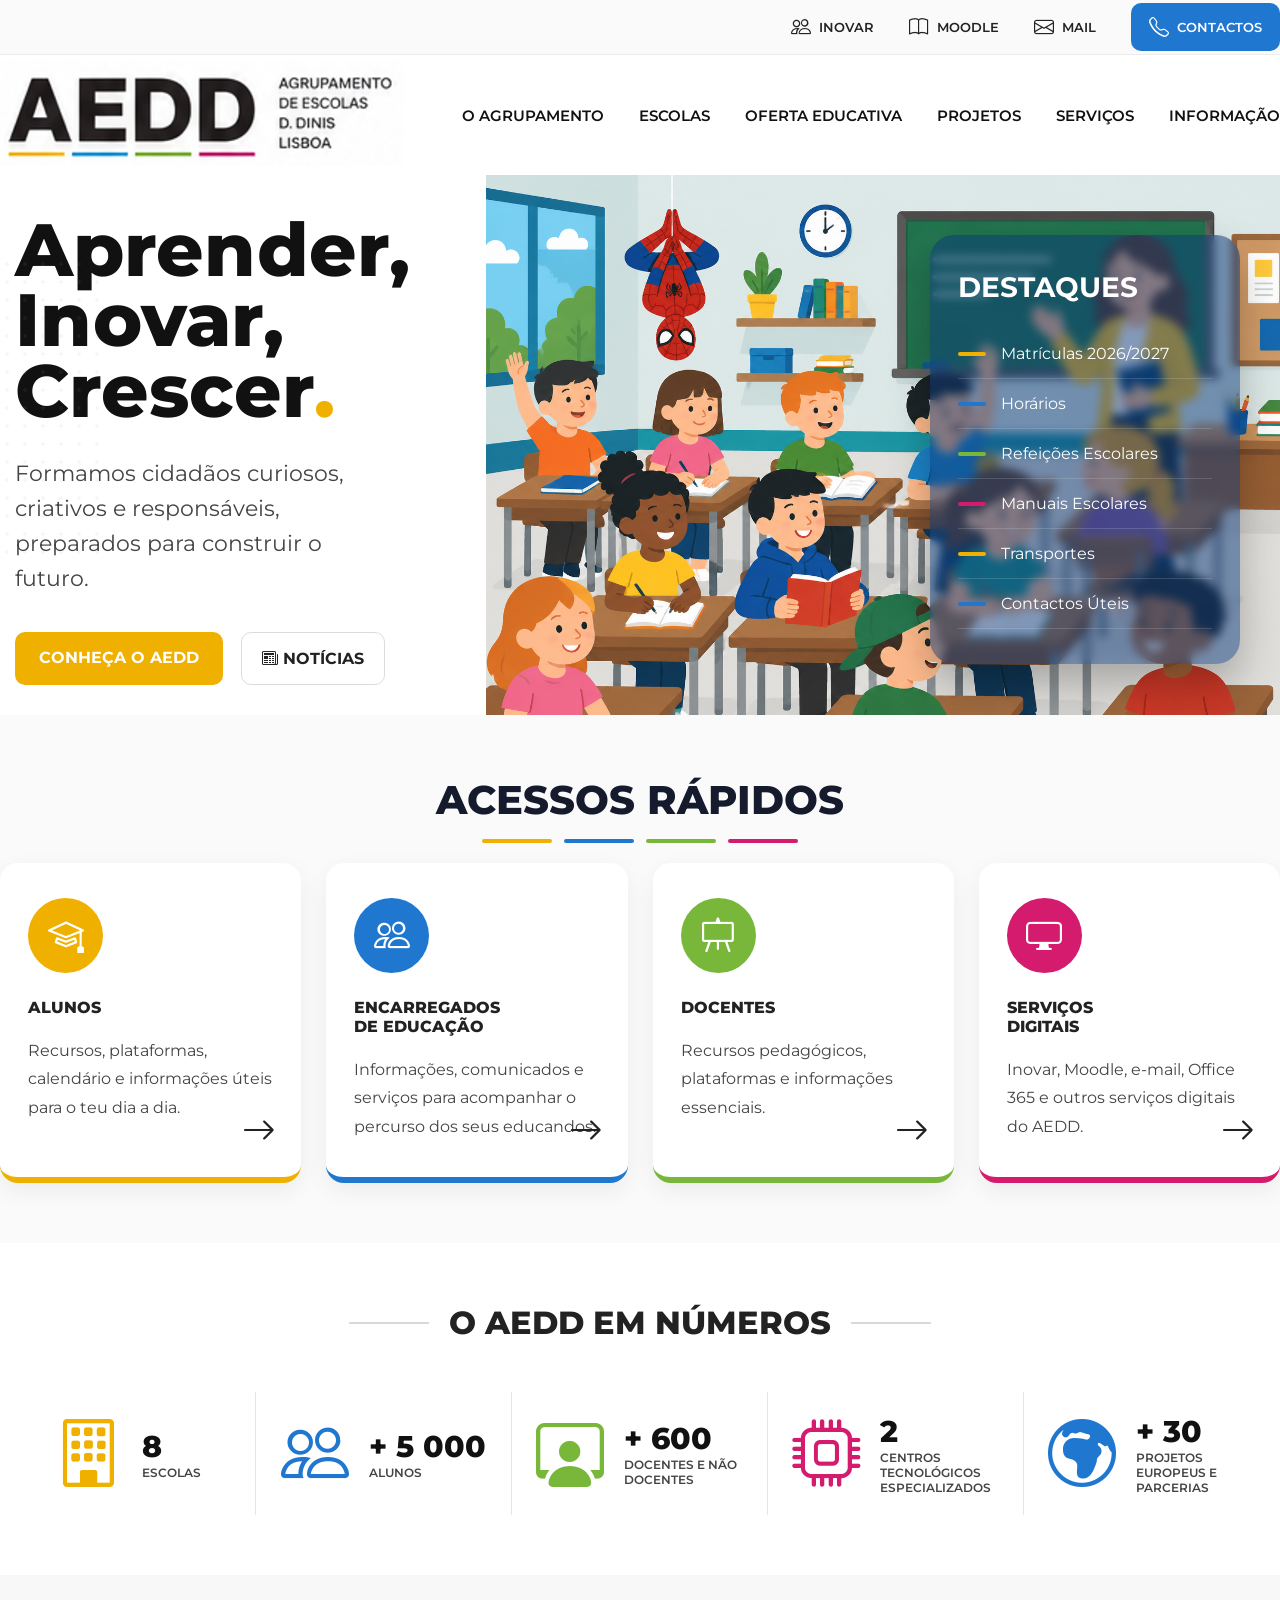
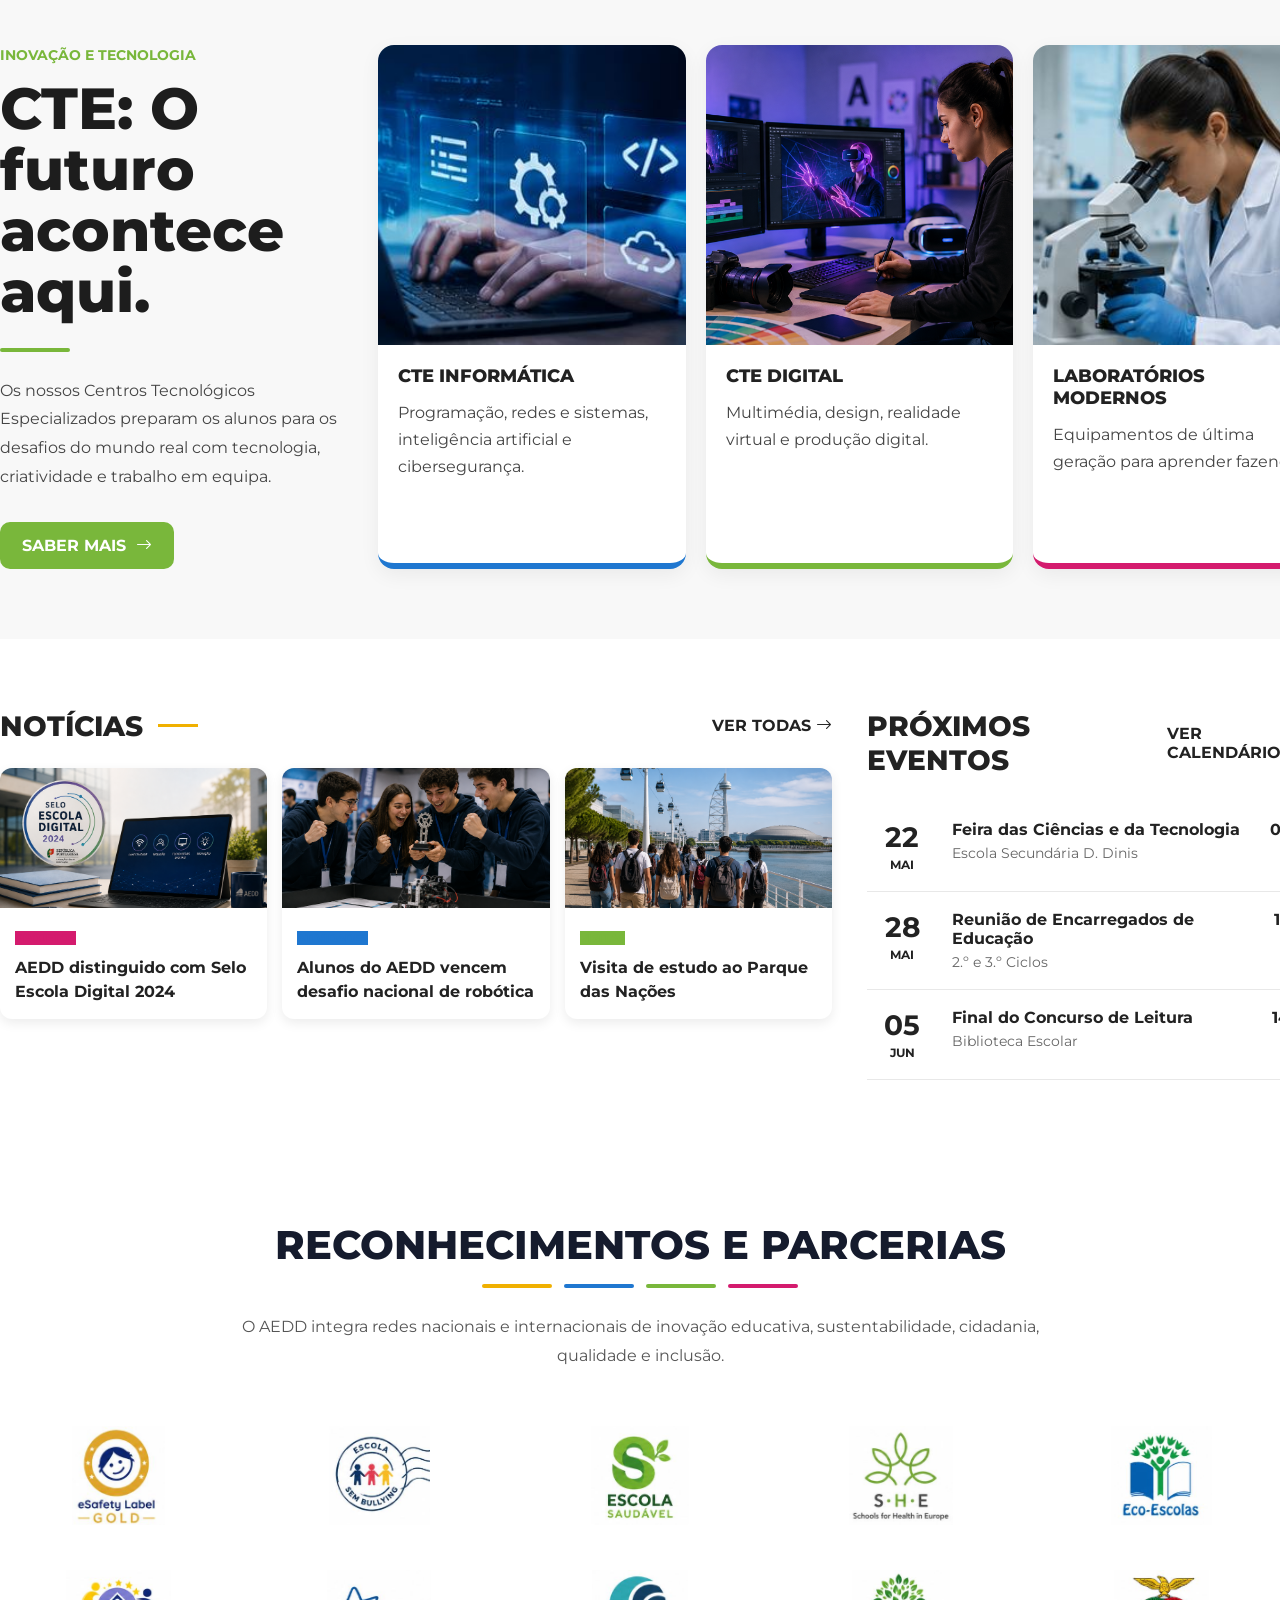
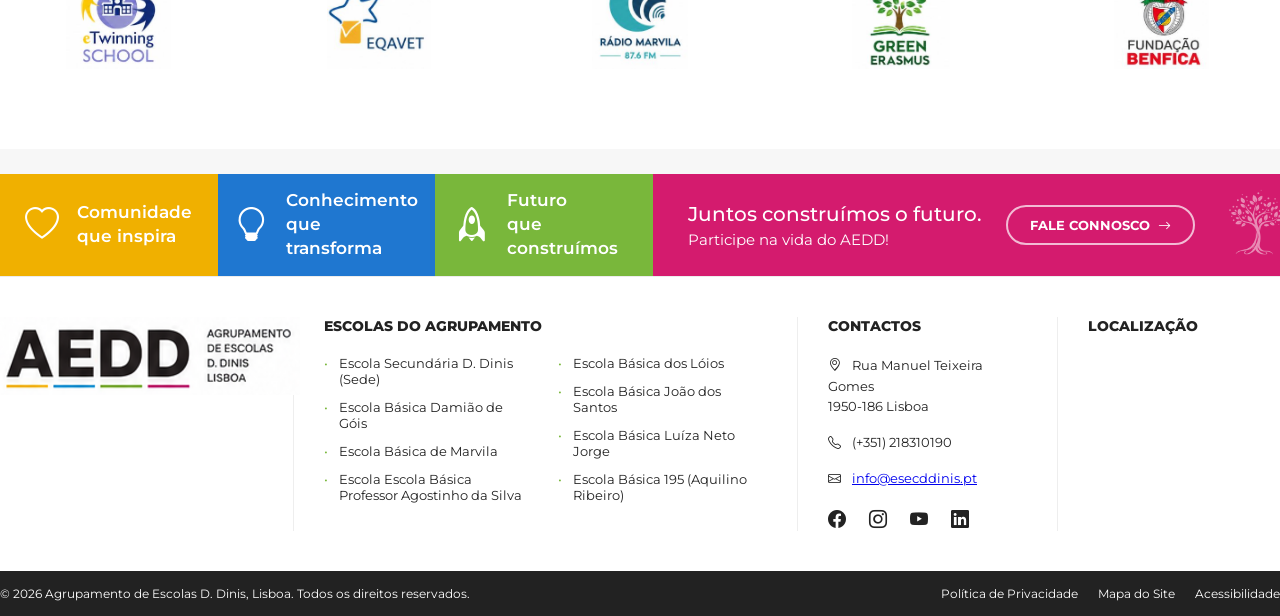
==== commit efe84c2a: "Update index.html" ====
--- a/index.html
+++ b/index.html
@@ -774,7 +774,7 @@
 
             <p>
                 <i class="bi bi-envelope"></i>
-                info@esecddinis.pt
+                <a href="mailto://info@esecddinis.pt">info@esecddinis.pt</a>
             </p>
 
             <div class="social-icons">
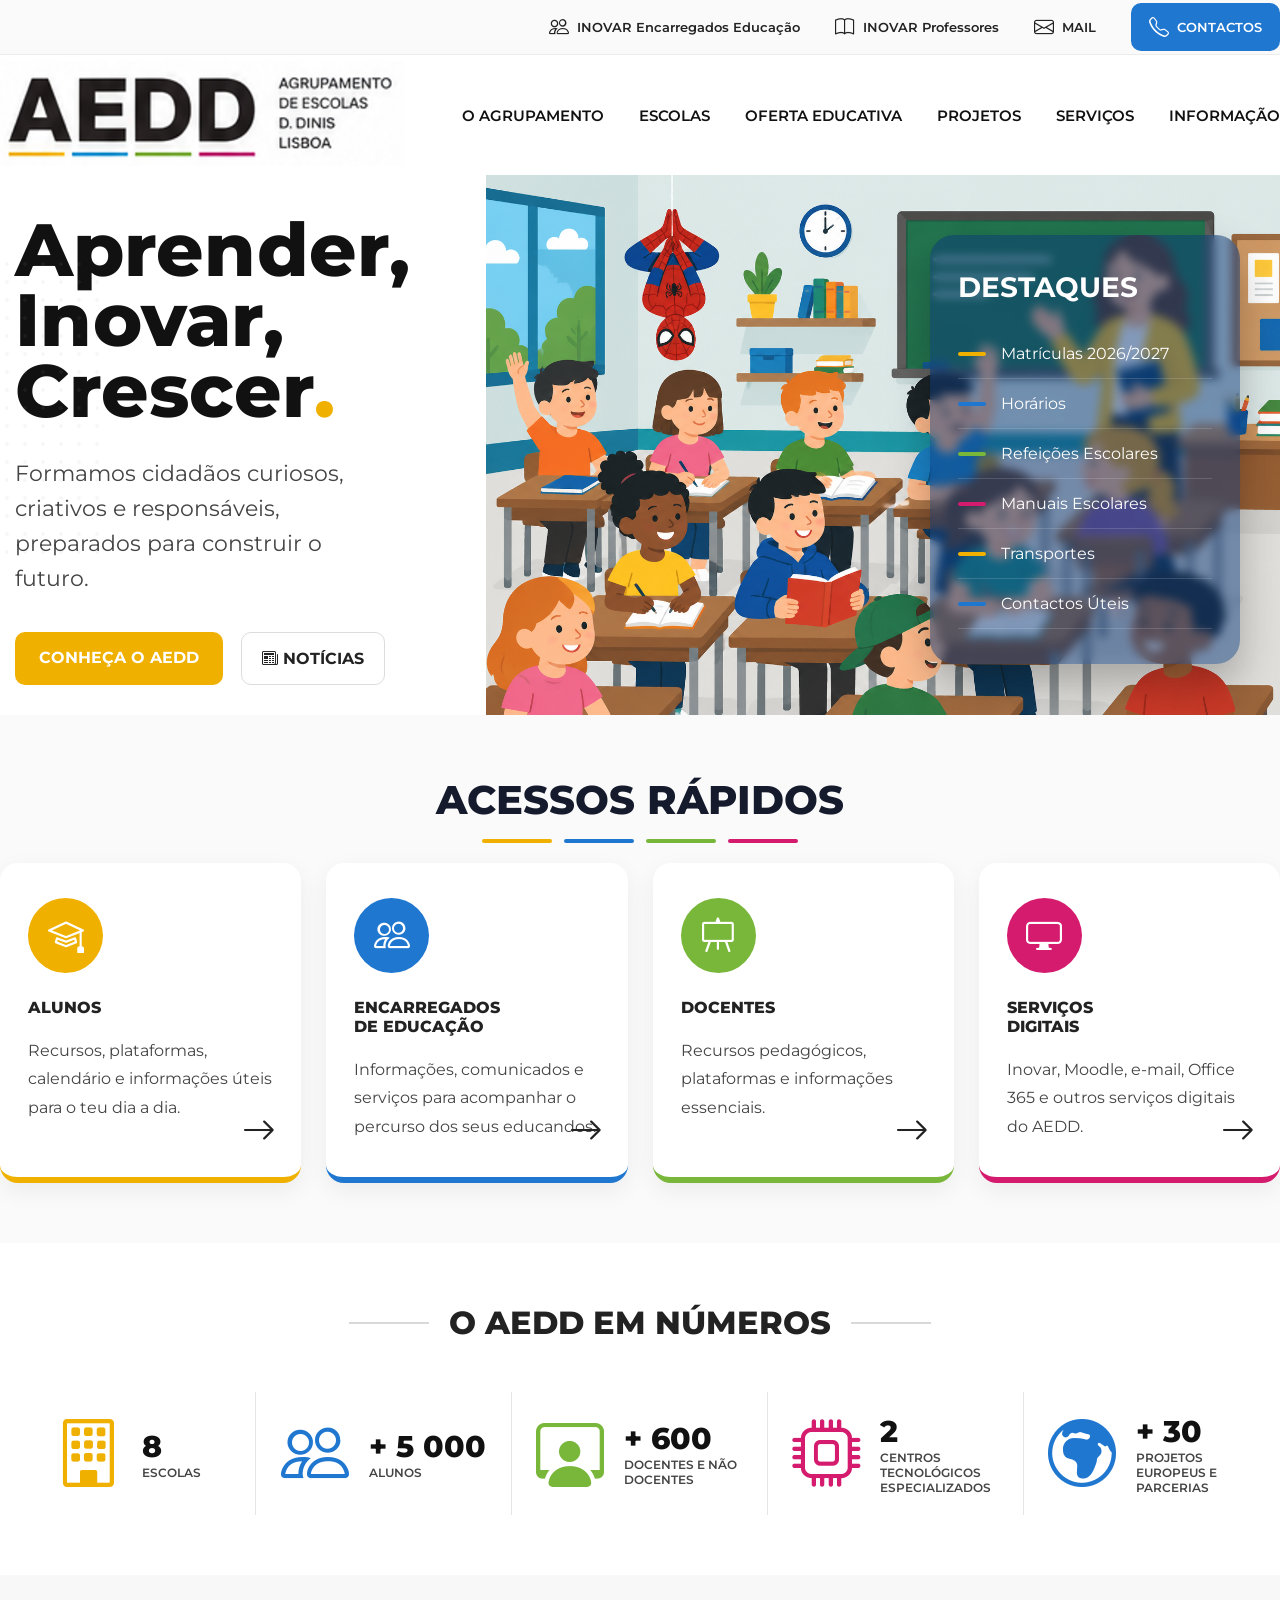
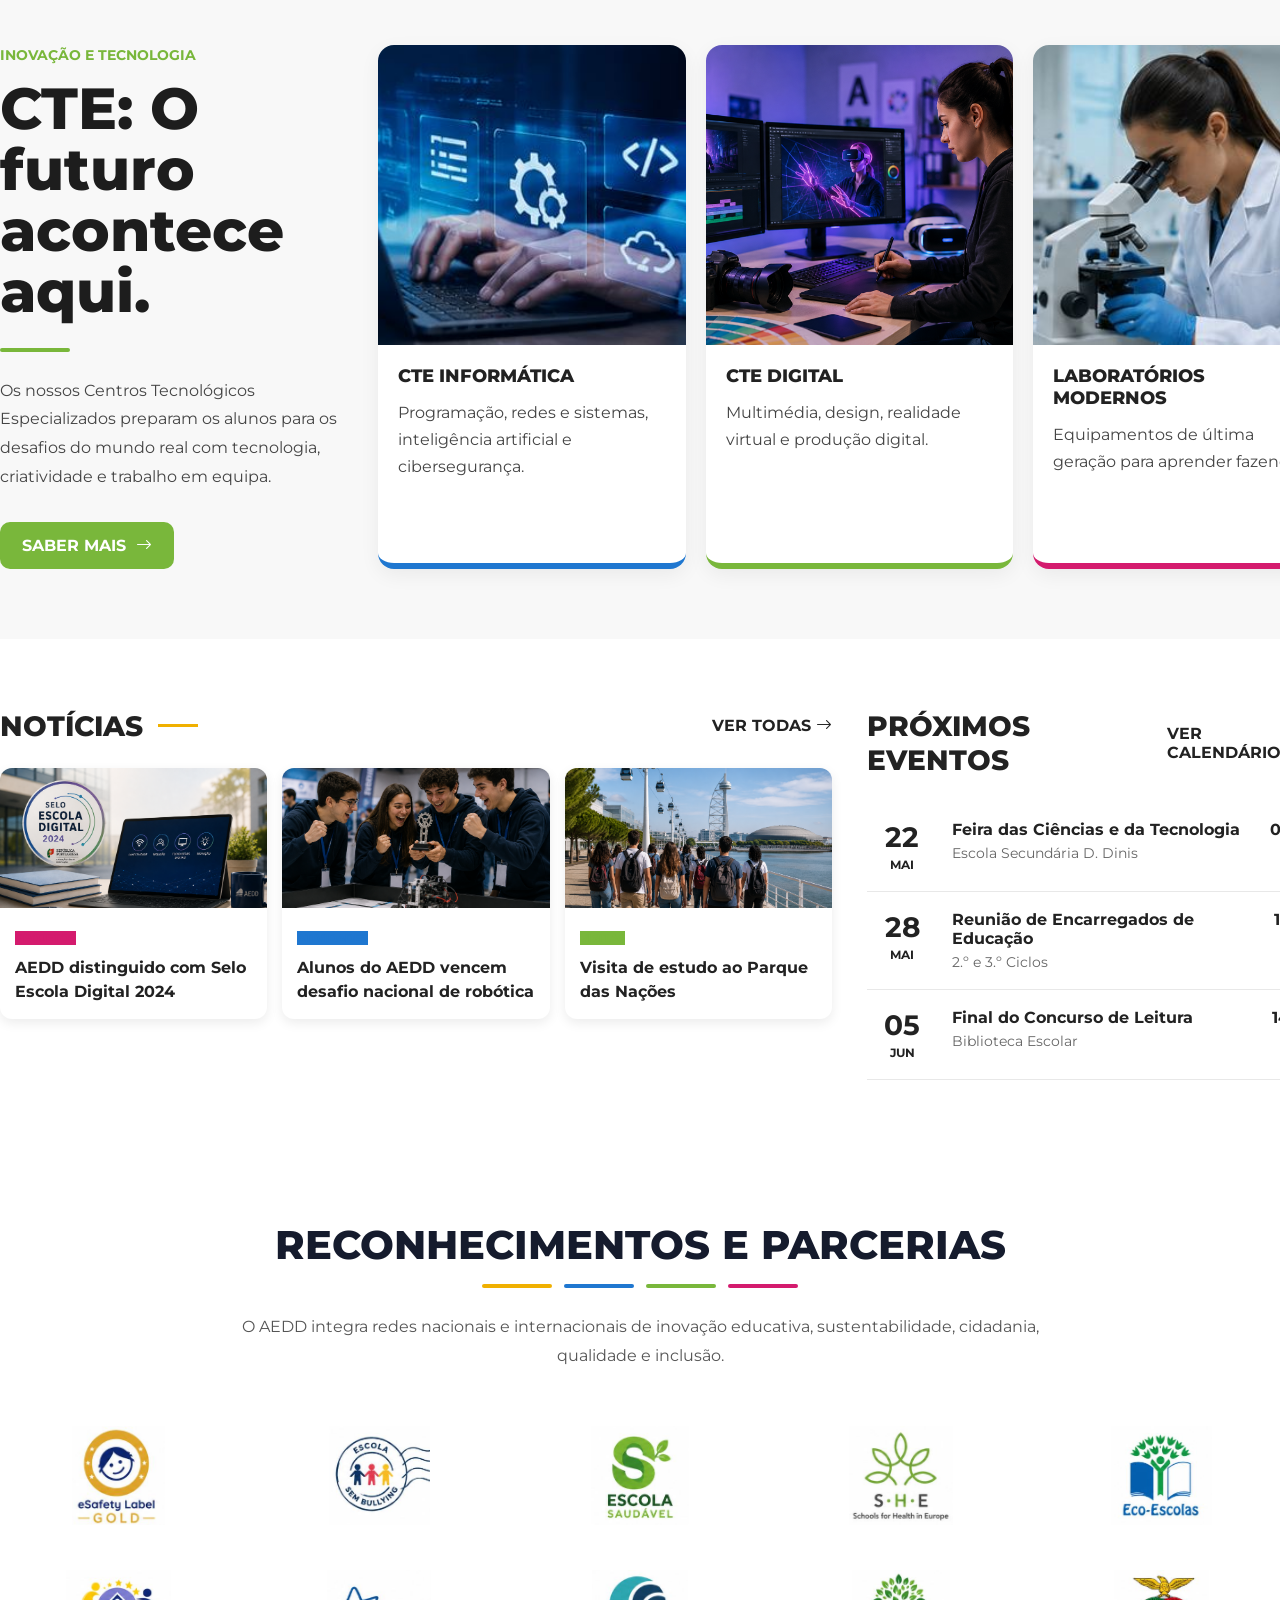
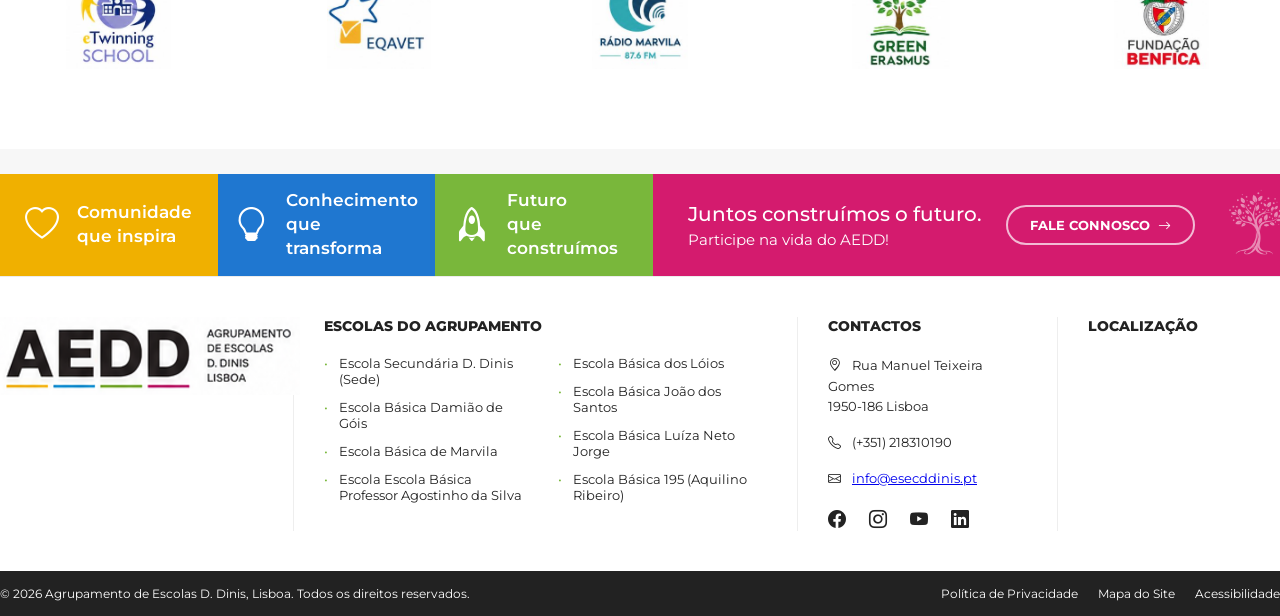
==== commit 0c4300cb: "Update index.html" ====
--- a/index.html
+++ b/index.html
@@ -30,15 +30,15 @@
 
                 <a href="#">
                     <i class="bi bi-people"></i>
-                    INOVAR
+                    INOVAR Encarregados Educação
                 </a>
 
-                <a href="#">
+                <a href="https://ddinis.inovarmais.com/alunos/Inicial.wgx">
                     <i class="bi bi-book"></i>
-                    MOODLE
+                    INOVAR Professores
                 </a>
 
-                <a href="#">
+                <a href="mailto://info@esecddinis.pt">
                     <i class="bi bi-envelope"></i>
                     MAIL
                 </a>
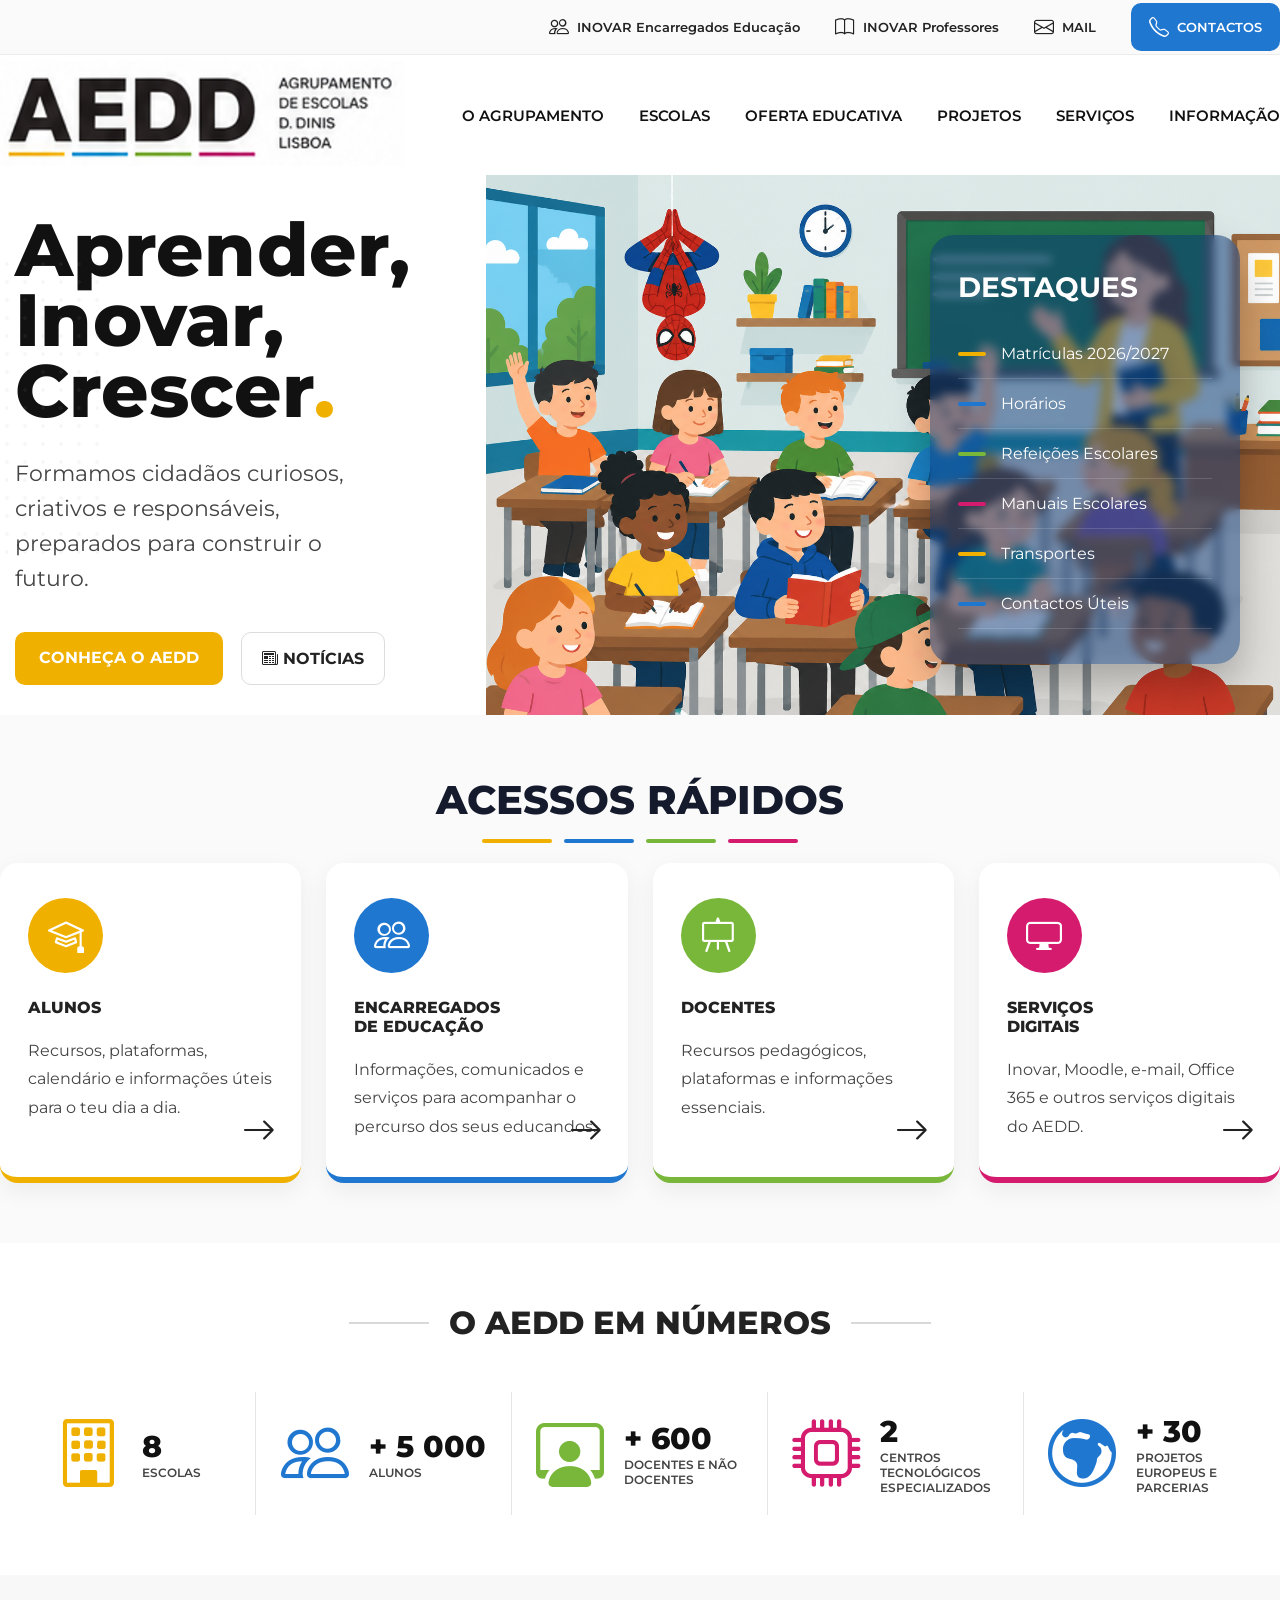
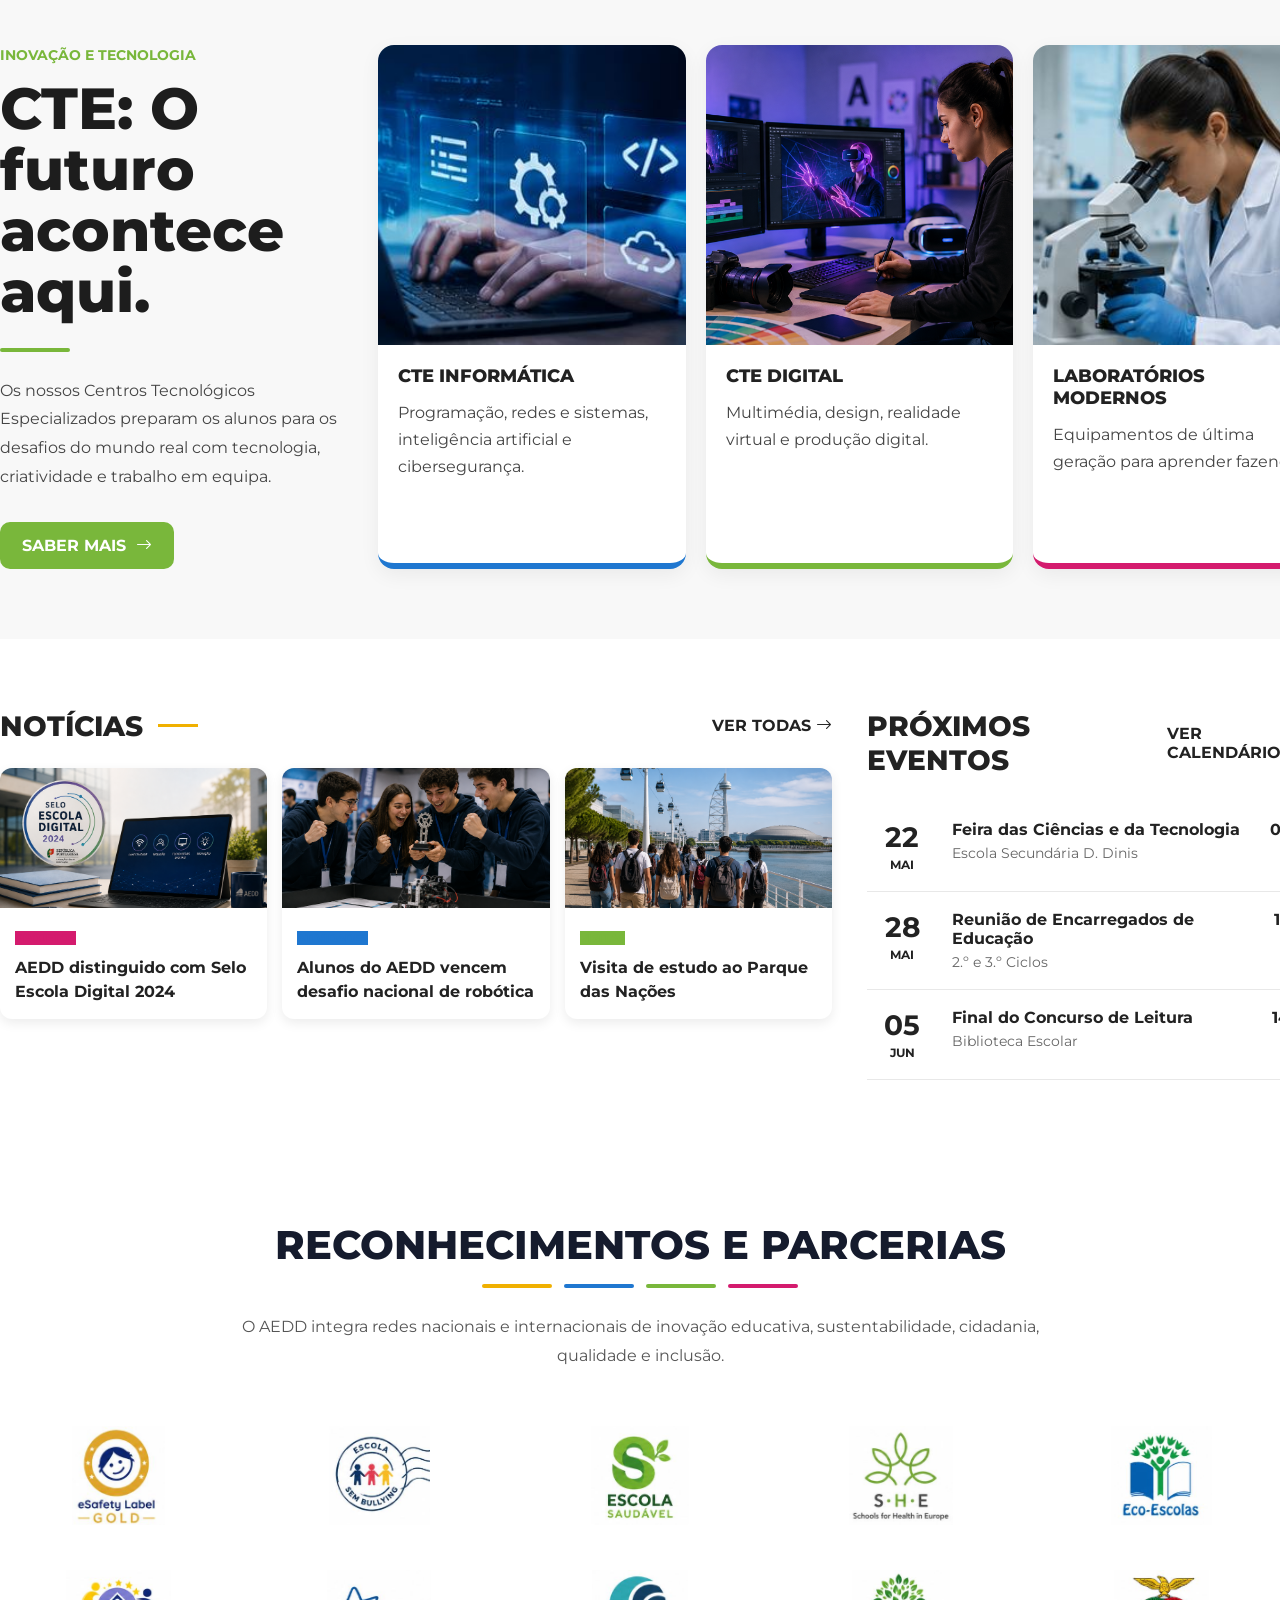
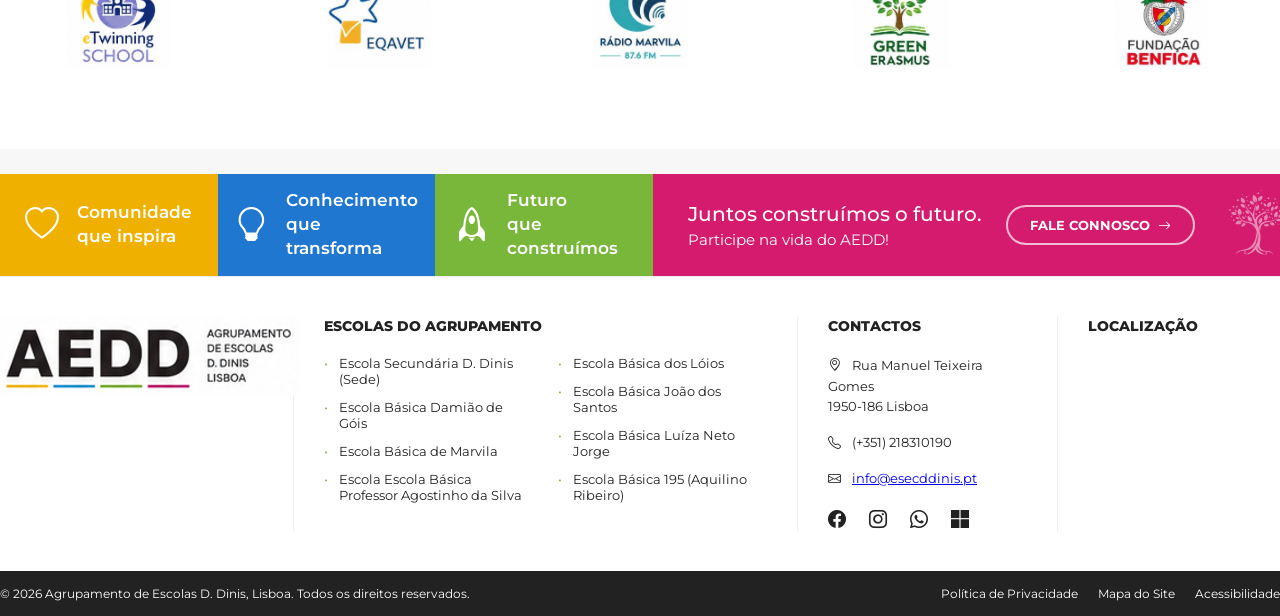
==== commit 4298b74b: "Update index.html" ====
--- a/index.html
+++ b/index.html
@@ -781,8 +781,8 @@
 
                 <a href="https://www.facebook.com/profile.php?id=100001885761858" target="_blank"><i class="bi bi-facebook"></i></a>
                 <a href="https://www.instagram.com/agrupamentoescolasddinislisboa/" target="_blank"><i class="bi bi-instagram"></i></a>
-                <a href="#"><i class="bi bi-youtube"></i></a>
-                <a href="#"><i class="bi bi-linkedin"></i></a>
+                <a href="https://www.whatsapp.com/channel/0029VaDdUkUCBtxJ00efPG1e"><i class="bi bi-whatsapp"></i></a>
+                <a href="https://login.microsoftonline.com/"><i class="bi bi-microsoft"></i></a>
 
             </div>
 
